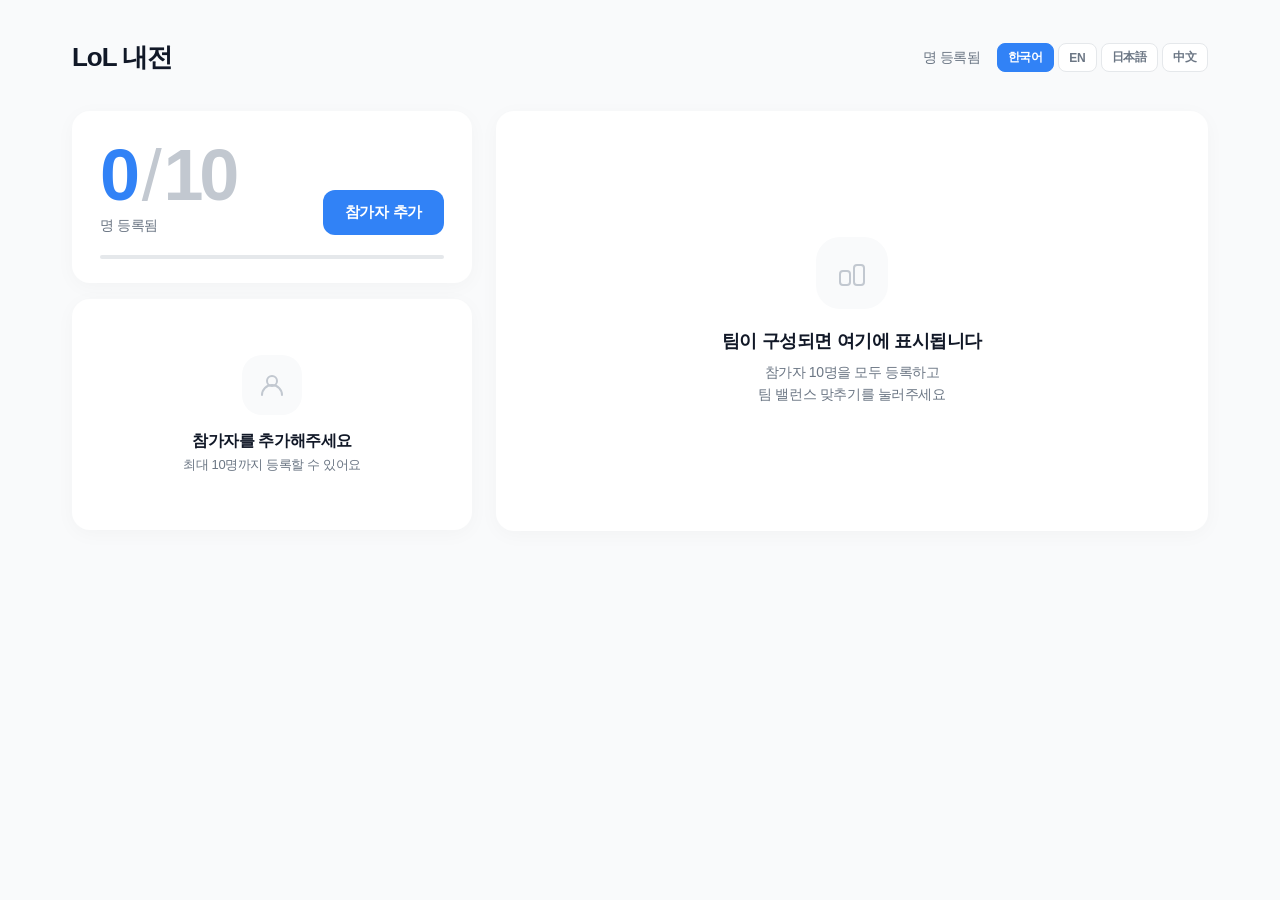
==== index.html @ a7166b6f "first" ====
<!DOCTYPE html>
<html lang="ko">
<head>
  <meta charset="UTF-8">
  <meta name="viewport" content="width=device-width, initial-scale=1.0">
  <title>LoL 내전 팀 매칭</title>
  <link rel="stylesheet" href="style.css">
</head>
<body>

<div class="page">

  <!-- TOPBAR -->
  <div class="topbar">
    <span class="topbar-title" id="appTitle">LoL 내전</span>
    <div class="topbar-right">
      <span class="topbar-sub" id="statLabel">명 등록됨</span>
      <div class="lang-switcher">
        <button class="lang-btn active" data-lang="ko">한국어</button>
        <button class="lang-btn"        data-lang="en">EN</button>
        <button class="lang-btn"        data-lang="ja">日本語</button>
        <button class="lang-btn"        data-lang="zh">中文</button>
      </div>
    </div>
  </div>

  <!-- DASHBOARD -->
  <div class="dashboard">

    <!-- ── LEFT PANEL ── -->
    <div class="left-panel">

      <!-- Stat + Actions -->
      <div class="card">
        <div class="stat-block">
          <div class="stat-row">
            <div>
              <div class="stat-count">
                <span class="n-cur" id="countNum">0</span><span class="n-sep">/</span><span class="n-tot">10</span>
              </div>
              <div class="stat-label" id="statLabelSub">명 등록됨</div>
            </div>
            <div class="stat-actions">
              <button class="btn btn-primary" id="btnAdd">
                <span data-i18n="btnAdd">참가자 추가</span>
              </button>
              <button class="btn btn-ghost" id="btnReset" style="display:none" data-i18n="btnReset">초기화</button>
            </div>
          </div>
          <div class="progress-wrap">
            <div class="progress-track">
              <div class="progress-fill" id="countProgress" style="width:0%"></div>
            </div>
          </div>
        </div>

        <!-- Match button (10명 시 노출) -->
        <div id="btnMatchWrap" style="display:none; padding: 0 28px 24px;">
          <button class="btn btn-primary btn-match" id="btnMatch">
            <span data-i18n="btnMatch">팀 밸런스 맞추기</span>
          </button>
        </div>
      </div>

      <!-- Player list card -->
      <div class="card" id="playerListCard" style="display:none">
        <div class="section-label" id="sectionLabelPlayers">참가자</div>
        <div id="playerGrid" class="player-list"></div>
      </div>

      <!-- Empty state card -->
      <div class="card" id="emptyCard">
        <div class="empty-state">
          <div class="empty-icon-wrap">
            <svg width="28" height="28" viewBox="0 0 28 28" fill="none">
              <circle cx="14" cy="10" r="5" stroke="#C2C8D0" stroke-width="2"/>
              <path d="M4 24c0-5.523 4.477-10 10-10s10 4.477 10 10" stroke="#C2C8D0" stroke-width="2" stroke-linecap="round"/>
            </svg>
          </div>
          <div class="empty-title" id="emptyTitle">참가자를 추가해주세요</div>
          <div class="empty-sub"   id="emptySubtitle">최대 10명까지 등록할 수 있어요</div>
        </div>
      </div>

    </div><!-- /left-panel -->

    <!-- ── RIGHT PANEL ── -->
    <div class="right-panel">

      <!-- Placeholder (10명 미만) -->
      <div class="card placeholder-card" id="placeholderCard">
        <div class="placeholder-icon">
          <svg width="32" height="32" viewBox="0 0 32 32" fill="none">
            <rect x="4"  y="14" width="10" height="14" rx="3" stroke="#C2C8D0" stroke-width="2"/>
            <rect x="18" y="8"  width="10" height="20" rx="3" stroke="#C2C8D0" stroke-width="2"/>
          </svg>
        </div>
        <div class="placeholder-title" id="placeholderTitle">팀이 구성되면 여기에 표시됩니다</div>
        <div class="placeholder-sub"   id="placeholderSub">참가자 10명을 모두 등록하고&#10;팀 밸런스 맞추기를 눌러주세요</div>
      </div>

      <!-- Result screen -->
      <div id="resultScreen" class="result-screen">

        <div class="card result-header-card">
          <div class="result-title" data-i18n="resultTitle">팀 편성 완료</div>
          <div class="result-subtitle" id="resultSubtitle"></div>
        </div>

        <div id="errorMsg" class="error-msg" style="display:none"></div>
        <div id="warnMsg"  class="warn-msg"  style="display:none"></div>

        <div class="card" id="balanceSection">
          <div class="balance-section">
            <div class="balance-label" data-i18n="balanceLabel">팀 점수 밸런스</div>
            <div class="balance-bar-wrap">
              <span class="balance-pct blue" id="bluePct">50%</span>
              <div class="balance-bar-bg">
                <div class="balance-bar-blue" id="blueBar" style="width:50%"></div>
                <div class="balance-bar-red"  id="redBar"  style="width:50%"></div>
              </div>
              <span class="balance-pct red" id="redPct">50%</span>
            </div>
          </div>
        </div>

        <div class="teams-grid" id="teamsWrapper"></div>

        <div class="card result-actions-card">
          <button class="btn btn-ghost"    id="btnBack"   data-i18n="btnBack">← 돌아가기</button>
          <button class="btn btn-secondary" id="btnCopy">
            <span data-i18n="btnCopy">디스코드 복사</span>
          </button>
          <button class="btn btn-primary"  id="btnReroll">
            <span data-i18n="btnReroll">Reroll</span>
          </button>
        </div>

      </div><!-- /resultScreen -->

    </div><!-- /right-panel -->

  </div><!-- /dashboard -->
</div><!-- /page -->

<!-- ── ADD PLAYER MODAL ── -->
<div class="modal-overlay" id="modalOverlay">
  <div class="modal-sheet" id="modalSheet">
    <div class="modal-handle"></div>
    <div class="modal-header">
      <span class="modal-title" id="modalTitle"></span>
      <button class="modal-close" id="modalCloseBtn">
        <svg width="14" height="14" viewBox="0 0 14 14" fill="none">
          <path d="M1 1L13 13M13 1L1 13" stroke="currentColor" stroke-width="2" stroke-linecap="round"/>
        </svg>
      </button>
    </div>
    <div class="modal-body">
      <div class="step-indicator" id="stepIndicator"></div>

      <div class="step-panel active" id="step1">
        <div class="step-label" id="stepLabel1">Step 1 — 이름</div>
        <input class="input-field" id="inputName" type="text" maxlength="20">
        <button class="modal-btn-primary" id="btnNext" data-i18n="btnNext">다음</button>
      </div>

      <div class="step-panel" id="step2">
        <div class="step-label" id="stepLabel2">Step 2 — 티어</div>
        <div class="chip-grid" id="tierChips"></div>
      </div>

      <div class="step-panel" id="step3">
        <div class="step-label" id="stepLabel3">Step 3 — 세부 티어</div>
        <div class="chip-grid" id="subTierChips"></div>
        <div id="masterLpWrap" style="display:none; margin-top:16px;">
          <div class="step-label" id="masterLpLabel">마스터 LP 구간</div>
          <div class="chip-grid" id="masterLpChips"></div>
        </div>
      </div>

      <div class="step-panel" id="step4">
        <div class="step-label" id="stepLabel4">Step 4 — 선호 라인</div>
        <div class="chip-grid" id="laneChips"></div>
      </div>

      <div class="step-panel" id="step5">
        <div class="step-label" id="stepLabel5">Step 5 — 필수 동료</div>
        <div class="chip-grid" id="mustChips"></div>
        <button class="modal-btn-ghost" id="btnSkip" data-i18n="btnSkip">건너뛰기</button>
      </div>

      <div class="step-panel" id="step6">
        <div class="step-label" id="stepLabel6">Step 6 — 기피 동료</div>
        <div class="chip-grid" id="avoidChips"></div>
        <button class="modal-btn-primary" id="btnFinish" data-i18n="btnFinish">등록 완료</button>
      </div>
    </div>
  </div>
</div>

<!-- ── CONFLICT MODAL ── -->
<div class="modal-overlay" id="conflictOverlay">
  <div class="modal-sheet" id="conflictSheet">
    <div class="modal-handle"></div>
    <div class="modal-header">
      <span class="modal-title" id="conflictTitle"></span>
      <button class="modal-close" id="conflictCloseBtn">
        <svg width="14" height="14" viewBox="0 0 14 14" fill="none">
          <path d="M1 1L13 13M13 1L1 13" stroke="currentColor" stroke-width="2" stroke-linecap="round"/>
        </svg>
      </button>
    </div>
    <div class="modal-body">
      <p class="conflict-msg" id="conflictMsg"></p>
      <div class="conflict-btn-row">
        <button class="btn btn-ghost"    id="conflictCancelBtn"></button>
        <button class="btn btn-primary"  id="conflictForceBtn"  style="background:var(--red)"></button>
      </div>
    </div>
  </div>
</div>

<!-- TOAST -->
<div class="toast" id="toast"></div>

<script src="app.js"></script>
</body>
</html>
---- style.css ----
/* ── RESET ── */
*, *::before, *::after { box-sizing: border-box; margin: 0; padding: 0; }

/* ── DESIGN TOKENS ── */
:root {
  --page-bg:    #F9FAFB;
  --card-bg:    #FFFFFF;
  --blue:       #3182F6;
  --blue-h:     #1B6EE8;
  --blue-dim:   rgba(49,130,246,0.08);
  --red:        #F04452;
  --red-dim:    rgba(240,68,82,0.07);
  --green:      #00C471;
  --green-dim:  rgba(0,196,113,0.09);
  --orange:     #F57C00;
  --orange-dim: rgba(245,124,0,0.08);
  --text:       #111827;
  --text2:      #6B7684;
  --text3:      #C2C8D0;
  --border:     #E5E8EB;
  --card-shadow: 0 4px 20px rgba(0,0,0,0.03);
  --r:    18px;
  --r-sm: 12px;
  --r-xs:  8px;
}

/* ── BASE ── */
body {
  font-family: -apple-system, BlinkMacSystemFont, "Segoe UI",
               "Noto Sans KR", "Noto Sans JP", "Noto Sans SC", Roboto, sans-serif;
  background: var(--page-bg);
  color: var(--text);
  min-height: 100vh;
  -webkit-font-smoothing: antialiased;
  letter-spacing: -0.025em;
}

/* ── PAGE WRAPPER ── */
.page {
  max-width: 1200px;
  margin: 0 auto;
  padding: 40px 32px 80px;
}

/* ── TOPBAR ── */
.topbar {
  display: flex;
  align-items: center;
  justify-content: space-between;
  gap: 16px;
  margin-bottom: 36px;
}
.topbar-title {
  font-size: 26px;
  font-weight: 800;
  letter-spacing: -0.04em;
  color: var(--text);
  flex-shrink: 0;
}
.topbar-right {
  display: flex;
  align-items: center;
  gap: 16px;
  flex-wrap: wrap;
  justify-content: flex-end;
}
.topbar-sub {
  font-size: 14px;
  color: var(--text2);
  font-weight: 500;
  white-space: nowrap;
}

/* ── LANG SWITCHER ── */
.lang-switcher {
  display: flex;
  gap: 4px;
  flex-shrink: 0;
}
.lang-btn {
  padding: 5px 10px;
  border-radius: var(--r-xs);
  border: 1.5px solid var(--border);
  background: var(--card-bg);
  font-family: inherit;
  font-size: 12px;
  font-weight: 700;
  cursor: pointer;
  color: var(--text2);
  transition: all 0.12s;
  letter-spacing: -0.01em;
}
.lang-btn:hover  { border-color: var(--blue); color: var(--blue); }
.lang-btn:active { transform: scale(0.94); }
.lang-btn.active { background: var(--blue); border-color: var(--blue); color: #fff; }
@media (max-width: 860px) {
  .topbar { flex-wrap: wrap; }
  .topbar-right { gap: 10px; }
}

/* ── DASHBOARD GRID ── */
.dashboard {
  display: grid;
  grid-template-columns: 400px 1fr;
  gap: 24px;
  align-items: start;
}
@media (max-width: 860px) {
  .page      { padding: 24px 16px 60px; }
  .topbar    { margin-bottom: 24px; }
  .dashboard { grid-template-columns: 1fr; }
}

/* ── CARD ── */
.card {
  background: var(--card-bg);
  border-radius: var(--r);
  box-shadow: var(--card-shadow);
  overflow: hidden;
}

/* ── LEFT PANEL ── */
.left-panel { display: flex; flex-direction: column; gap: 16px; }

/* ── STAT BLOCK ── */
.stat-block { padding: 28px 28px 24px; }
.stat-row {
  display: flex;
  align-items: flex-end;
  justify-content: space-between;
  gap: 12px;
}
.stat-count {
  font-size: 72px;
  font-weight: 800;
  letter-spacing: -0.06em;
  line-height: 1;
}
.stat-count .n-cur { color: var(--blue); }
.stat-count .n-sep { color: var(--text3); font-weight: 300; margin: 0 6px; }
.stat-count .n-tot { color: var(--text3); }
.stat-label {
  font-size: 14px;
  color: var(--text2);
  font-weight: 500;
  margin-top: 6px;
}
.stat-actions {
  display: flex;
  flex-direction: column;
  gap: 8px;
  align-items: flex-end;
  flex-shrink: 0;
}

/* ── PROGRESS BAR ── */
.progress-wrap { margin-top: 20px; }
.progress-track {
  height: 4px;
  border-radius: 2px;
  background: var(--border);
  overflow: hidden;
}
.progress-fill {
  height: 100%;
  background: var(--blue);
  border-radius: 2px;
  transition: width 0.45s cubic-bezier(0.34,1.4,0.64,1);
}

/* ── BUTTONS ── */
.btn {
  display: inline-flex;
  align-items: center;
  justify-content: center;
  gap: 6px;
  border: none;
  border-radius: var(--r-sm);
  font-family: inherit;
  font-weight: 700;
  cursor: pointer;
  transition: all 0.12s ease;
  user-select: none;
  -webkit-tap-highlight-color: transparent;
  letter-spacing: -0.02em;
  white-space: nowrap;
}
.btn:active   { transform: scale(0.96); }
.btn:disabled { opacity: 0.35; cursor: not-allowed; transform: none !important; }

.btn-primary            { background: var(--blue);     color: #fff;        padding: 13px 22px; font-size: 15px; }
.btn-primary:hover      { background: var(--blue-h); }
.btn-secondary          { background: var(--page-bg);  color: var(--text); padding: 13px 22px; font-size: 15px; }
.btn-secondary:hover    { background: var(--border); }
.btn-ghost              { background: transparent; color: var(--text2); border: 1.5px solid var(--border); padding: 12px 20px; font-size: 14px; }
.btn-ghost:hover        { background: var(--page-bg); }
.btn-danger             { background: var(--red-dim);  color: var(--red);  padding: 8px 14px;  font-size: 13px; }
.btn-danger:hover       { background: rgba(240,68,82,0.13); }
.btn-full               { width: 100%; }
.btn-match              { width: 100%; padding: 16px; font-size: 16px; border-radius: var(--r); }

/* ── SECTION LABEL ── */
.section-label {
  font-size: 11px;
  font-weight: 700;
  color: var(--text3);
  letter-spacing: 0.08em;
  text-transform: uppercase;
  padding: 0 28px 12px;
}

/* ── PLAYER LIST ── */
.player-list { display: flex; flex-direction: column; }
.player-item {
  display: flex;
  align-items: center;
  gap: 14px;
  padding: 14px 24px;
  border-top: 1px solid var(--page-bg);
  transition: background 0.1s;
}
.player-item:first-child { border-top: none; }
.player-item:hover       { background: #FAFBFC; }

.tier-badge {
  width: 44px;
  height: 44px;
  border-radius: var(--r-sm);
  display: flex;
  align-items: center;
  justify-content: center;
  font-size: 12px;
  font-weight: 800;
  flex-shrink: 0;
  letter-spacing: -0.01em;
}
.player-info  { flex: 1; min-width: 0; }
.player-name  { font-size: 15px; font-weight: 700; white-space: nowrap; overflow: hidden; text-overflow: ellipsis; }
.player-meta  { font-size: 12px; color: var(--text2); margin-top: 2px; font-weight: 500; }
.score-pill   { display: inline-block; font-size: 11px; font-weight: 700; color: var(--blue); background: var(--blue-dim); padding: 2px 8px; border-radius: 20px; margin-top: 4px; }
.player-tags  { display: flex; gap: 4px; flex-wrap: wrap; margin-top: 4px; }
.tag          { font-size: 11px; padding: 2px 7px; border-radius: 20px; font-weight: 600; }
.tag-must     { background: var(--green-dim); color: #007A45; }
.tag-avoid    { background: var(--red-dim);   color: var(--red); }

/* ── EMPTY STATE ── */
.empty-state {
  padding: 56px 28px;
  text-align: center;
}
.empty-icon-wrap {
  width: 60px; height: 60px;
  border-radius: 20px;
  background: var(--page-bg);
  margin: 0 auto 16px;
  display: flex; align-items: center; justify-content: center;
}
.empty-title { font-size: 16px; font-weight: 700; margin-bottom: 4px; }
.empty-sub   { font-size: 13px; color: var(--text2); font-weight: 500; }

/* ── RIGHT PANEL ── */
.right-panel { position: sticky; top: 32px; }

/* ── PLACEHOLDER CARD ── */
.placeholder-card {
  min-height: 420px;
  display: flex;
  flex-direction: column;
  align-items: center;
  justify-content: center;
  text-align: center;
  padding: 48px 40px;
}
.placeholder-icon  { width: 72px; height: 72px; border-radius: 24px; background: var(--page-bg); margin: 0 auto 20px; display: flex; align-items: center; justify-content: center; }
.placeholder-title { font-size: 18px; font-weight: 700; margin-bottom: 8px; }
.placeholder-sub   { font-size: 14px; color: var(--text2); font-weight: 500; line-height: 1.6; white-space: pre-line; }

/* ── RESULT SCREEN ── */
.result-screen        { display: none; }
.result-screen.active { display: flex; flex-direction: column; gap: 16px; }

.result-header-card { padding: 28px 28px 24px; }
.result-title    { font-size: 22px; font-weight: 800; letter-spacing: -0.04em; }
.result-subtitle { font-size: 13px; color: var(--text2); margin-top: 4px; font-weight: 500; }

/* ── BALANCE BAR ── */
.balance-section { padding: 20px 28px; }
.balance-label   { font-size: 11px; font-weight: 700; color: var(--text3); letter-spacing: 0.08em; text-transform: uppercase; margin-bottom: 10px; }
.balance-bar-wrap { display: flex; align-items: center; gap: 10px; }
.balance-bar-bg   { flex: 1; height: 6px; border-radius: 3px; background: var(--border); overflow: hidden; display: flex; }
.balance-bar-blue { height: 100%; background: var(--blue); transition: width 0.5s cubic-bezier(0.34,1.2,0.64,1); }
.balance-bar-red  { height: 100%; background: var(--red);  transition: width 0.5s cubic-bezier(0.34,1.2,0.64,1); }
.balance-pct      { font-size: 12px; font-weight: 700; min-width: 36px; text-align: center; }
.balance-pct.blue { color: var(--blue); }
.balance-pct.red  { color: var(--red); }

/* ── TEAMS GRID ── */
.teams-grid { display: grid; grid-template-columns: 1fr 1fr; gap: 16px; }
@media (max-width: 640px) { .teams-grid { grid-template-columns: 1fr; } }

.team-card        { border-radius: var(--r); overflow: hidden; box-shadow: var(--card-shadow); }
.team-header      { padding: 16px 20px; font-size: 14px; font-weight: 800; display: flex; align-items: center; justify-content: space-between; letter-spacing: -0.03em; }
.team-blue .team-header { background: var(--blue-dim); color: var(--blue); }
.team-red  .team-header { background: var(--red-dim);  color: var(--red); }
.team-score-badge { font-size: 12px; font-weight: 700; padding: 3px 10px; border-radius: 20px; }
.team-blue .team-score-badge { background: rgba(49,130,246,0.12); color: var(--blue); }
.team-red  .team-score-badge { background: rgba(240,68,82,0.12);  color: var(--red); }
.team-player-list { background: var(--card-bg); }
.team-player-row  { display: flex; align-items: center; gap: 10px; padding: 11px 20px; border-bottom: 1px solid var(--page-bg); }
.team-player-row:last-child { border-bottom: none; }
.lane-badge       { width: 28px; height: 28px; border-radius: var(--r-xs); background: var(--page-bg); display: flex; align-items: center; justify-content: center; font-size: 11px; font-weight: 800; color: var(--text2); flex-shrink: 0; }
.team-player-name { font-size: 14px; font-weight: 700; flex: 1; letter-spacing: -0.02em; }
.team-player-tier { font-size: 11px; color: var(--text2); font-weight: 600; }

/* ── RESULT ACTIONS ── */
.result-actions-card          { padding: 20px 28px; display: flex; gap: 10px; }
.result-actions-card .btn     { flex: 1; }

/* ── NOTICE BANNERS ── */
.error-msg {
  margin: 0 28px;
  background: var(--red-dim); border: 1px solid rgba(240,68,82,0.18);
  border-radius: var(--r-sm); padding: 14px 18px;
  color: var(--red); font-size: 13px; font-weight: 600; text-align: center;
}
.warn-msg {
  margin: 0 28px;
  background: var(--orange-dim); border: 1px solid rgba(245,124,0,0.18);
  border-radius: var(--r-sm); padding: 12px 18px;
  color: var(--orange); font-size: 12px; font-weight: 600; text-align: center;
}

/* ── MODAL OVERLAY ── */
.modal-overlay {
  position: fixed; inset: 0; z-index: 300;
  background: rgba(255,255,255,0.82);
  backdrop-filter: blur(20px); -webkit-backdrop-filter: blur(20px);
  display: flex; align-items: center; justify-content: center;
  opacity: 0; pointer-events: none;
  transition: opacity 0.22s ease;
  padding: 20px;
}
.modal-overlay.active { opacity: 1; pointer-events: all; }

.modal-sheet {
  background: var(--card-bg);
  border-radius: 24px;
  width: 100%; max-width: 520px;
  box-shadow: 0 8px 60px rgba(0,0,0,0.12);
  transform: translateY(20px) scale(0.98);
  transition: transform 0.28s cubic-bezier(0.34,1.4,0.64,1);
  max-height: 90vh; overflow-y: auto;
}
.modal-overlay.active .modal-sheet { transform: translateY(0) scale(1); }

.modal-handle { display: none; }
.modal-header { padding: 28px 28px 0; display: flex; align-items: center; justify-content: space-between; }
.modal-title  { font-size: 20px; font-weight: 800; letter-spacing: -0.04em; }
.modal-close  {
  width: 32px; height: 32px; border-radius: 50%;
  background: var(--page-bg); border: none; cursor: pointer;
  display: flex; align-items: center; justify-content: center;
  color: var(--text2); transition: background 0.12s; flex-shrink: 0;
}
.modal-close:hover  { background: var(--border); }
.modal-close:active { transform: scale(0.9); }
.modal-body { padding: 20px 28px 32px; }

/* ── STEP INDICATOR ── */
.step-indicator { display: flex; gap: 5px; margin-bottom: 22px; }
.step-dot        { height: 3px; border-radius: 2px; flex: 1; background: var(--border); transition: background 0.25s; }
.step-dot.active { background: var(--blue); }
.step-dot.done   { background: var(--green); }

/* ── STEP PANELS ── */
.step-panel        { display: none; }
.step-panel.active { display: block; animation: fadeSlide 0.22s ease; }
@keyframes fadeSlide {
  from { opacity: 0; transform: translateX(14px); }
  to   { opacity: 1; transform: translateX(0); }
}
.step-label {
  font-size: 11px; font-weight: 700; color: var(--text3);
  letter-spacing: 0.07em; text-transform: uppercase; margin-bottom: 12px;
}

/* ── INPUT ── */
.input-field {
  width: 100%; padding: 15px 18px;
  border: 1.5px solid var(--border); border-radius: var(--r-sm);
  font-size: 17px; font-family: inherit; font-weight: 600;
  color: var(--text); background: var(--card-bg); outline: none;
  transition: border-color 0.15s; letter-spacing: -0.02em;
}
.input-field:focus       { border-color: var(--blue); }
.input-field::placeholder { color: var(--text3); font-weight: 500; }

/* ── CHIP GRID ── */
.chip-grid { display: flex; flex-wrap: wrap; gap: 8px; }
.chip {
  padding: 10px 16px; border-radius: var(--r-sm);
  border: 1.5px solid var(--border); background: var(--card-bg);
  font-size: 13px; font-weight: 600; cursor: pointer;
  transition: all 0.1s; user-select: none;
  -webkit-tap-highlight-color: transparent;
  color: var(--text); letter-spacing: -0.02em;
}
.chip:hover        { border-color: var(--blue); color: var(--blue); }
.chip:active       { transform: scale(0.95); }
.chip.selected     { background: var(--blue);  border-color: var(--blue);  color: #fff; }
.chip.sel-avoid    { background: var(--red);   border-color: var(--red);   color: #fff; }
.chip.sel-must     { background: var(--green); border-color: var(--green); color: #fff; }

/* ── MODAL BUTTONS ── */
.modal-btn-primary {
  width: 100%; margin-top: 14px; padding: 15px; border-radius: var(--r-sm);
  background: var(--blue); color: #fff;
  border: none; font-family: inherit; font-size: 15px; font-weight: 700;
  cursor: pointer; transition: all 0.12s; letter-spacing: -0.02em;
}
.modal-btn-primary:hover  { background: var(--blue-h); }
.modal-btn-primary:active { transform: scale(0.97); }

.modal-btn-ghost {
  width: 100%; margin-top: 10px; padding: 13px; border-radius: var(--r-sm);
  background: transparent; color: var(--text2);
  border: 1.5px solid var(--border);
  font-family: inherit; font-size: 14px; font-weight: 700;
  cursor: pointer; transition: all 0.12s; letter-spacing: -0.02em;
}
.modal-btn-ghost:hover  { background: var(--page-bg); }
.modal-btn-ghost:active { transform: scale(0.97); }

/* ── CONFLICT MODAL ── */
.conflict-msg     { font-size: 14px; color: var(--text2); line-height: 1.7; margin-bottom: 24px; white-space: pre-line; font-weight: 500; }
.conflict-btn-row { display: flex; gap: 10px; }
.conflict-btn-row .btn { flex: 1; }

/* ── TOAST ── */
.toast {
  position: fixed; bottom: 32px; left: 50%;
  transform: translateX(-50%) translateY(16px);
  background: rgba(17,24,39,0.92); color: #fff;
  padding: 11px 20px; border-radius: 12px;
  font-size: 13px; font-weight: 600; opacity: 0;
  transition: all 0.25s ease; z-index: 999;
  white-space: nowrap; pointer-events: none; letter-spacing: -0.02em;
}
.toast.show { opacity: 1; transform: translateX(-50%) translateY(0); }
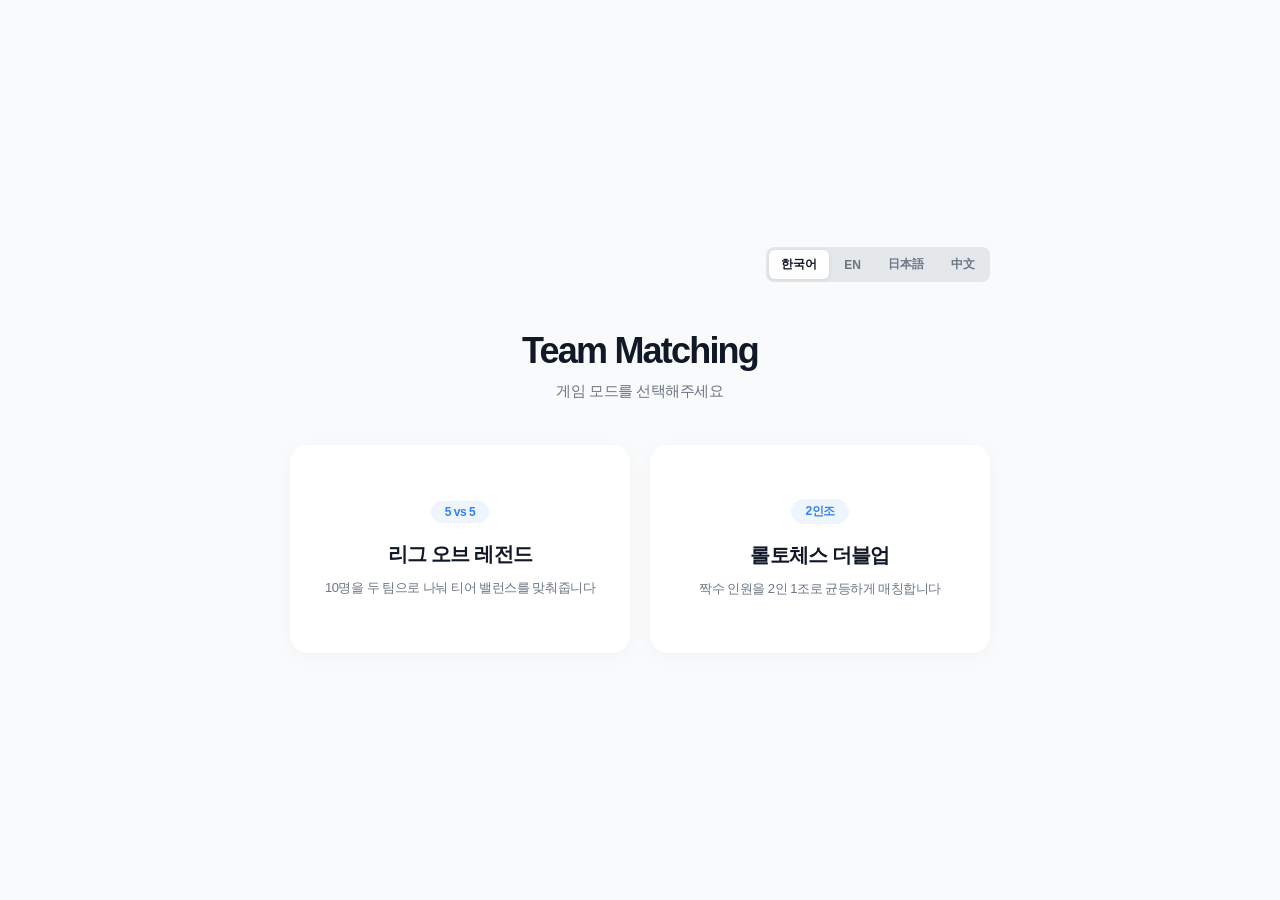
==== commit 45f171fe: "update" ====
--- a/index.html
+++ b/index.html
@@ -3,226 +3,34 @@
 <head>
   <meta charset="UTF-8">
   <meta name="viewport" content="width=device-width, initial-scale=1.0">
-  <title>LoL 내전 팀 매칭</title>
+  <title>Team Matching</title>
   <link rel="stylesheet" href="style.css">
 </head>
 <body>
-
-<div class="page">
-
-  <!-- TOPBAR -->
-  <div class="topbar">
-    <span class="topbar-title" id="appTitle">LoL 내전</span>
-    <div class="topbar-right">
-      <span class="topbar-sub" id="statLabel">명 등록됨</span>
-      <div class="lang-switcher">
+  <div class="landing">
+    <div class="landing-top">
+      <div class="lang-toggle" id="langToggle">
         <button class="lang-btn active" data-lang="ko">한국어</button>
-        <button class="lang-btn"        data-lang="en">EN</button>
-        <button class="lang-btn"        data-lang="ja">日本語</button>
-        <button class="lang-btn"        data-lang="zh">中文</button>
+        <button class="lang-btn" data-lang="en">EN</button>
+        <button class="lang-btn" data-lang="ja">日本語</button>
+        <button class="lang-btn" data-lang="zh">中文</button>
       </div>
     </div>
-  </div>
-
-  <!-- DASHBOARD -->
-  <div class="dashboard">
-
-    <!-- ── LEFT PANEL ── -->
-    <div class="left-panel">
-
-      <!-- Stat + Actions -->
-      <div class="card">
-        <div class="stat-block">
-          <div class="stat-row">
-            <div>
-              <div class="stat-count">
-                <span class="n-cur" id="countNum">0</span><span class="n-sep">/</span><span class="n-tot">10</span>
-              </div>
-              <div class="stat-label" id="statLabelSub">명 등록됨</div>
-            </div>
-            <div class="stat-actions">
-              <button class="btn btn-primary" id="btnAdd">
-                <span data-i18n="btnAdd">참가자 추가</span>
-              </button>
-              <button class="btn btn-ghost" id="btnReset" style="display:none" data-i18n="btnReset">초기화</button>
-            </div>
-          </div>
-          <div class="progress-wrap">
-            <div class="progress-track">
-              <div class="progress-fill" id="countProgress" style="width:0%"></div>
-            </div>
-          </div>
-        </div>
-
-        <!-- Match button (10명 시 노출) -->
-        <div id="btnMatchWrap" style="display:none; padding: 0 28px 24px;">
-          <button class="btn btn-primary btn-match" id="btnMatch">
-            <span data-i18n="btnMatch">팀 밸런스 맞추기</span>
-          </button>
-        </div>
-      </div>
-
-      <!-- Player list card -->
-      <div class="card" id="playerListCard" style="display:none">
-        <div class="section-label" id="sectionLabelPlayers">참가자</div>
-        <div id="playerGrid" class="player-list"></div>
-      </div>
-
-      <!-- Empty state card -->
-      <div class="card" id="emptyCard">
-        <div class="empty-state">
-          <div class="empty-icon-wrap">
-            <svg width="28" height="28" viewBox="0 0 28 28" fill="none">
-              <circle cx="14" cy="10" r="5" stroke="#C2C8D0" stroke-width="2"/>
-              <path d="M4 24c0-5.523 4.477-10 10-10s10 4.477 10 10" stroke="#C2C8D0" stroke-width="2" stroke-linecap="round"/>
-            </svg>
-          </div>
-          <div class="empty-title" id="emptyTitle">참가자를 추가해주세요</div>
-          <div class="empty-sub"   id="emptySubtitle">최대 10명까지 등록할 수 있어요</div>
-        </div>
-      </div>
-
-    </div><!-- /left-panel -->
-
-    <!-- ── RIGHT PANEL ── -->
-    <div class="right-panel">
-
-      <!-- Placeholder (10명 미만) -->
-      <div class="card placeholder-card" id="placeholderCard">
-        <div class="placeholder-icon">
-          <svg width="32" height="32" viewBox="0 0 32 32" fill="none">
-            <rect x="4"  y="14" width="10" height="14" rx="3" stroke="#C2C8D0" stroke-width="2"/>
-            <rect x="18" y="8"  width="10" height="20" rx="3" stroke="#C2C8D0" stroke-width="2"/>
-          </svg>
-        </div>
-        <div class="placeholder-title" id="placeholderTitle">팀이 구성되면 여기에 표시됩니다</div>
-        <div class="placeholder-sub"   id="placeholderSub">참가자 10명을 모두 등록하고&#10;팀 밸런스 맞추기를 눌러주세요</div>
-      </div>
-
-      <!-- Result screen -->
-      <div id="resultScreen" class="result-screen">
-
-        <div class="card result-header-card">
-          <div class="result-title" data-i18n="resultTitle">팀 편성 완료</div>
-          <div class="result-subtitle" id="resultSubtitle"></div>
-        </div>
-
-        <div id="errorMsg" class="error-msg" style="display:none"></div>
-        <div id="warnMsg"  class="warn-msg"  style="display:none"></div>
-
-        <div class="card" id="balanceSection">
-          <div class="balance-section">
-            <div class="balance-label" data-i18n="balanceLabel">팀 점수 밸런스</div>
-            <div class="balance-bar-wrap">
-              <span class="balance-pct blue" id="bluePct">50%</span>
-              <div class="balance-bar-bg">
-                <div class="balance-bar-blue" id="blueBar" style="width:50%"></div>
-                <div class="balance-bar-red"  id="redBar"  style="width:50%"></div>
-              </div>
-              <span class="balance-pct red" id="redPct">50%</span>
-            </div>
-          </div>
-        </div>
-
-        <div class="teams-grid" id="teamsWrapper"></div>
-
-        <div class="card result-actions-card">
-          <button class="btn btn-ghost"    id="btnBack"   data-i18n="btnBack">← 돌아가기</button>
-          <button class="btn btn-secondary" id="btnCopy">
-            <span data-i18n="btnCopy">디스코드 복사</span>
-          </button>
-          <button class="btn btn-primary"  id="btnReroll">
-            <span data-i18n="btnReroll">Reroll</span>
-          </button>
-        </div>
-
-      </div><!-- /resultScreen -->
-
-    </div><!-- /right-panel -->
-
-  </div><!-- /dashboard -->
-</div><!-- /page -->
-
-<!-- ── ADD PLAYER MODAL ── -->
-<div class="modal-overlay" id="modalOverlay">
-  <div class="modal-sheet" id="modalSheet">
-    <div class="modal-handle"></div>
-    <div class="modal-header">
-      <span class="modal-title" id="modalTitle"></span>
-      <button class="modal-close" id="modalCloseBtn">
-        <svg width="14" height="14" viewBox="0 0 14 14" fill="none">
-          <path d="M1 1L13 13M13 1L1 13" stroke="currentColor" stroke-width="2" stroke-linecap="round"/>
-        </svg>
-      </button>
-    </div>
-    <div class="modal-body">
-      <div class="step-indicator" id="stepIndicator"></div>
-
-      <div class="step-panel active" id="step1">
-        <div class="step-label" id="stepLabel1">Step 1 — 이름</div>
-        <input class="input-field" id="inputName" type="text" maxlength="20">
-        <button class="modal-btn-primary" id="btnNext" data-i18n="btnNext">다음</button>
-      </div>
-
-      <div class="step-panel" id="step2">
-        <div class="step-label" id="stepLabel2">Step 2 — 티어</div>
-        <div class="chip-grid" id="tierChips"></div>
-      </div>
-
-      <div class="step-panel" id="step3">
-        <div class="step-label" id="stepLabel3">Step 3 — 세부 티어</div>
-        <div class="chip-grid" id="subTierChips"></div>
-        <div id="masterLpWrap" style="display:none; margin-top:16px;">
-          <div class="step-label" id="masterLpLabel">마스터 LP 구간</div>
-          <div class="chip-grid" id="masterLpChips"></div>
-        </div>
-      </div>
-
-      <div class="step-panel" id="step4">
-        <div class="step-label" id="stepLabel4">Step 4 — 선호 라인</div>
-        <div class="chip-grid" id="laneChips"></div>
-      </div>
-
-      <div class="step-panel" id="step5">
-        <div class="step-label" id="stepLabel5">Step 5 — 필수 동료</div>
-        <div class="chip-grid" id="mustChips"></div>
-        <button class="modal-btn-ghost" id="btnSkip" data-i18n="btnSkip">건너뛰기</button>
-      </div>
-
-      <div class="step-panel" id="step6">
-        <div class="step-label" id="stepLabel6">Step 6 — 기피 동료</div>
-        <div class="chip-grid" id="avoidChips"></div>
-        <button class="modal-btn-primary" id="btnFinish" data-i18n="btnFinish">등록 완료</button>
-      </div>
+    <h1 class="landing-title">Team Matching</h1>
+    <p class="landing-sub" id="subtitle">게임 모드를 선택해주세요</p>
+    <div class="card-grid">
+      <a class="mode-card" href="lol/index.html">
+        <div class="mode-badge">5 vs 5</div>
+        <div class="mode-title" id="lolTitle">리그 오브 레전드</div>
+        <div class="mode-desc" id="lolDesc">10명을 두 팀으로 나눠 티어 밸런스를 맞춰줍니다</div>
+      </a>
+      <a class="mode-card" href="tft/index.html">
+        <div class="mode-badge">2인조</div>
+        <div class="mode-title" id="tftTitle">롤토체스 더블업</div>
+        <div class="mode-desc" id="tftDesc">짝수 인원을 2인 1조로 균등하게 매칭합니다</div>
+      </a>
     </div>
   </div>
-</div>
-
-<!-- ── CONFLICT MODAL ── -->
-<div class="modal-overlay" id="conflictOverlay">
-  <div class="modal-sheet" id="conflictSheet">
-    <div class="modal-handle"></div>
-    <div class="modal-header">
-      <span class="modal-title" id="conflictTitle"></span>
-      <button class="modal-close" id="conflictCloseBtn">
-        <svg width="14" height="14" viewBox="0 0 14 14" fill="none">
-          <path d="M1 1L13 13M13 1L1 13" stroke="currentColor" stroke-width="2" stroke-linecap="round"/>
-        </svg>
-      </button>
-    </div>
-    <div class="modal-body">
-      <p class="conflict-msg" id="conflictMsg"></p>
-      <div class="conflict-btn-row">
-        <button class="btn btn-ghost"    id="conflictCancelBtn"></button>
-        <button class="btn btn-primary"  id="conflictForceBtn"  style="background:var(--red)"></button>
-      </div>
-    </div>
-  </div>
-</div>
-
-<!-- TOAST -->
-<div class="toast" id="toast"></div>
-
-<script src="app.js"></script>
+  <script src="app.js"></script>
 </body>
 </html>
--- a/style.css
+++ b/style.css
@@ -1,449 +1,19 @@
-/* ── RESET ── */
-*, *::before, *::after { box-sizing: border-box; margin: 0; padding: 0; }
-
-/* ── DESIGN TOKENS ── */
-:root {
-  --page-bg:    #F9FAFB;
-  --card-bg:    #FFFFFF;
-  --blue:       #3182F6;
-  --blue-h:     #1B6EE8;
-  --blue-dim:   rgba(49,130,246,0.08);
-  --red:        #F04452;
-  --red-dim:    rgba(240,68,82,0.07);
-  --green:      #00C471;
-  --green-dim:  rgba(0,196,113,0.09);
-  --orange:     #F57C00;
-  --orange-dim: rgba(245,124,0,0.08);
-  --text:       #111827;
-  --text2:      #6B7684;
-  --text3:      #C2C8D0;
-  --border:     #E5E8EB;
-  --card-shadow: 0 4px 20px rgba(0,0,0,0.03);
-  --r:    18px;
-  --r-sm: 12px;
-  --r-xs:  8px;
-}
-
-/* ── BASE ── */
-body {
-  font-family: -apple-system, BlinkMacSystemFont, "Segoe UI",
-               "Noto Sans KR", "Noto Sans JP", "Noto Sans SC", Roboto, sans-serif;
-  background: var(--page-bg);
-  color: var(--text);
-  min-height: 100vh;
-  -webkit-font-smoothing: antialiased;
-  letter-spacing: -0.025em;
-}
-
-/* ── PAGE WRAPPER ── */
-.page {
-  max-width: 1200px;
-  margin: 0 auto;
-  padding: 40px 32px 80px;
-}
-
-/* ── TOPBAR ── */
-.topbar {
-  display: flex;
-  align-items: center;
-  justify-content: space-between;
-  gap: 16px;
-  margin-bottom: 36px;
-}
-.topbar-title {
-  font-size: 26px;
-  font-weight: 800;
-  letter-spacing: -0.04em;
-  color: var(--text);
-  flex-shrink: 0;
-}
-.topbar-right {
-  display: flex;
-  align-items: center;
-  gap: 16px;
-  flex-wrap: wrap;
-  justify-content: flex-end;
-}
-.topbar-sub {
-  font-size: 14px;
-  color: var(--text2);
-  font-weight: 500;
-  white-space: nowrap;
-}
-
-/* ── LANG SWITCHER ── */
-.lang-switcher {
-  display: flex;
-  gap: 4px;
-  flex-shrink: 0;
-}
-.lang-btn {
-  padding: 5px 10px;
-  border-radius: var(--r-xs);
-  border: 1.5px solid var(--border);
-  background: var(--card-bg);
-  font-family: inherit;
-  font-size: 12px;
-  font-weight: 700;
-  cursor: pointer;
-  color: var(--text2);
-  transition: all 0.12s;
-  letter-spacing: -0.01em;
-}
-.lang-btn:hover  { border-color: var(--blue); color: var(--blue); }
-.lang-btn:active { transform: scale(0.94); }
-.lang-btn.active { background: var(--blue); border-color: var(--blue); color: #fff; }
-@media (max-width: 860px) {
-  .topbar { flex-wrap: wrap; }
-  .topbar-right { gap: 10px; }
-}
-
-/* ── DASHBOARD GRID ── */
-.dashboard {
-  display: grid;
-  grid-template-columns: 400px 1fr;
-  gap: 24px;
-  align-items: start;
-}
-@media (max-width: 860px) {
-  .page      { padding: 24px 16px 60px; }
-  .topbar    { margin-bottom: 24px; }
-  .dashboard { grid-template-columns: 1fr; }
-}
-
-/* ── CARD ── */
-.card {
-  background: var(--card-bg);
-  border-radius: var(--r);
-  box-shadow: var(--card-shadow);
-  overflow: hidden;
-}
-
-/* ── LEFT PANEL ── */
-.left-panel { display: flex; flex-direction: column; gap: 16px; }
-
-/* ── STAT BLOCK ── */
-.stat-block { padding: 28px 28px 24px; }
-.stat-row {
-  display: flex;
-  align-items: flex-end;
-  justify-content: space-between;
-  gap: 12px;
-}
-.stat-count {
-  font-size: 72px;
-  font-weight: 800;
-  letter-spacing: -0.06em;
-  line-height: 1;
-}
-.stat-count .n-cur { color: var(--blue); }
-.stat-count .n-sep { color: var(--text3); font-weight: 300; margin: 0 6px; }
-.stat-count .n-tot { color: var(--text3); }
-.stat-label {
-  font-size: 14px;
-  color: var(--text2);
-  font-weight: 500;
-  margin-top: 6px;
-}
-.stat-actions {
-  display: flex;
-  flex-direction: column;
-  gap: 8px;
-  align-items: flex-end;
-  flex-shrink: 0;
-}
-
-/* ── PROGRESS BAR ── */
-.progress-wrap { margin-top: 20px; }
-.progress-track {
-  height: 4px;
-  border-radius: 2px;
-  background: var(--border);
-  overflow: hidden;
-}
-.progress-fill {
-  height: 100%;
-  background: var(--blue);
-  border-radius: 2px;
-  transition: width 0.45s cubic-bezier(0.34,1.4,0.64,1);
-}
-
-/* ── BUTTONS ── */
-.btn {
-  display: inline-flex;
-  align-items: center;
-  justify-content: center;
-  gap: 6px;
-  border: none;
-  border-radius: var(--r-sm);
-  font-family: inherit;
-  font-weight: 700;
-  cursor: pointer;
-  transition: all 0.12s ease;
-  user-select: none;
-  -webkit-tap-highlight-color: transparent;
-  letter-spacing: -0.02em;
-  white-space: nowrap;
-}
-.btn:active   { transform: scale(0.96); }
-.btn:disabled { opacity: 0.35; cursor: not-allowed; transform: none !important; }
-
-.btn-primary            { background: var(--blue);     color: #fff;        padding: 13px 22px; font-size: 15px; }
-.btn-primary:hover      { background: var(--blue-h); }
-.btn-secondary          { background: var(--page-bg);  color: var(--text); padding: 13px 22px; font-size: 15px; }
-.btn-secondary:hover    { background: var(--border); }
-.btn-ghost              { background: transparent; color: var(--text2); border: 1.5px solid var(--border); padding: 12px 20px; font-size: 14px; }
-.btn-ghost:hover        { background: var(--page-bg); }
-.btn-danger             { background: var(--red-dim);  color: var(--red);  padding: 8px 14px;  font-size: 13px; }
-.btn-danger:hover       { background: rgba(240,68,82,0.13); }
-.btn-full               { width: 100%; }
-.btn-match              { width: 100%; padding: 16px; font-size: 16px; border-radius: var(--r); }
-
-/* ── SECTION LABEL ── */
-.section-label {
-  font-size: 11px;
-  font-weight: 700;
-  color: var(--text3);
-  letter-spacing: 0.08em;
-  text-transform: uppercase;
-  padding: 0 28px 12px;
-}
-
-/* ── PLAYER LIST ── */
-.player-list { display: flex; flex-direction: column; }
-.player-item {
-  display: flex;
-  align-items: center;
-  gap: 14px;
-  padding: 14px 24px;
-  border-top: 1px solid var(--page-bg);
-  transition: background 0.1s;
-}
-.player-item:first-child { border-top: none; }
-.player-item:hover       { background: #FAFBFC; }
-
-.tier-badge {
-  width: 44px;
-  height: 44px;
-  border-radius: var(--r-sm);
-  display: flex;
-  align-items: center;
-  justify-content: center;
-  font-size: 12px;
-  font-weight: 800;
-  flex-shrink: 0;
-  letter-spacing: -0.01em;
-}
-.player-info  { flex: 1; min-width: 0; }
-.player-name  { font-size: 15px; font-weight: 700; white-space: nowrap; overflow: hidden; text-overflow: ellipsis; }
-.player-meta  { font-size: 12px; color: var(--text2); margin-top: 2px; font-weight: 500; }
-.score-pill   { display: inline-block; font-size: 11px; font-weight: 700; color: var(--blue); background: var(--blue-dim); padding: 2px 8px; border-radius: 20px; margin-top: 4px; }
-.player-tags  { display: flex; gap: 4px; flex-wrap: wrap; margin-top: 4px; }
-.tag          { font-size: 11px; padding: 2px 7px; border-radius: 20px; font-weight: 600; }
-.tag-must     { background: var(--green-dim); color: #007A45; }
-.tag-avoid    { background: var(--red-dim);   color: var(--red); }
-
-/* ── EMPTY STATE ── */
-.empty-state {
-  padding: 56px 28px;
-  text-align: center;
-}
-.empty-icon-wrap {
-  width: 60px; height: 60px;
-  border-radius: 20px;
-  background: var(--page-bg);
-  margin: 0 auto 16px;
-  display: flex; align-items: center; justify-content: center;
-}
-.empty-title { font-size: 16px; font-weight: 700; margin-bottom: 4px; }
-.empty-sub   { font-size: 13px; color: var(--text2); font-weight: 500; }
-
-/* ── RIGHT PANEL ── */
-.right-panel { position: sticky; top: 32px; }
-
-/* ── PLACEHOLDER CARD ── */
-.placeholder-card {
-  min-height: 420px;
-  display: flex;
-  flex-direction: column;
-  align-items: center;
-  justify-content: center;
-  text-align: center;
-  padding: 48px 40px;
-}
-.placeholder-icon  { width: 72px; height: 72px; border-radius: 24px; background: var(--page-bg); margin: 0 auto 20px; display: flex; align-items: center; justify-content: center; }
-.placeholder-title { font-size: 18px; font-weight: 700; margin-bottom: 8px; }
-.placeholder-sub   { font-size: 14px; color: var(--text2); font-weight: 500; line-height: 1.6; white-space: pre-line; }
-
-/* ── RESULT SCREEN ── */
-.result-screen        { display: none; }
-.result-screen.active { display: flex; flex-direction: column; gap: 16px; }
-
-.result-header-card { padding: 28px 28px 24px; }
-.result-title    { font-size: 22px; font-weight: 800; letter-spacing: -0.04em; }
-.result-subtitle { font-size: 13px; color: var(--text2); margin-top: 4px; font-weight: 500; }
-
-/* ── BALANCE BAR ── */
-.balance-section { padding: 20px 28px; }
-.balance-label   { font-size: 11px; font-weight: 700; color: var(--text3); letter-spacing: 0.08em; text-transform: uppercase; margin-bottom: 10px; }
-.balance-bar-wrap { display: flex; align-items: center; gap: 10px; }
-.balance-bar-bg   { flex: 1; height: 6px; border-radius: 3px; background: var(--border); overflow: hidden; display: flex; }
-.balance-bar-blue { height: 100%; background: var(--blue); transition: width 0.5s cubic-bezier(0.34,1.2,0.64,1); }
-.balance-bar-red  { height: 100%; background: var(--red);  transition: width 0.5s cubic-bezier(0.34,1.2,0.64,1); }
-.balance-pct      { font-size: 12px; font-weight: 700; min-width: 36px; text-align: center; }
-.balance-pct.blue { color: var(--blue); }
-.balance-pct.red  { color: var(--red); }
-
-/* ── TEAMS GRID ── */
-.teams-grid { display: grid; grid-template-columns: 1fr 1fr; gap: 16px; }
-@media (max-width: 640px) { .teams-grid { grid-template-columns: 1fr; } }
-
-.team-card        { border-radius: var(--r); overflow: hidden; box-shadow: var(--card-shadow); }
-.team-header      { padding: 16px 20px; font-size: 14px; font-weight: 800; display: flex; align-items: center; justify-content: space-between; letter-spacing: -0.03em; }
-.team-blue .team-header { background: var(--blue-dim); color: var(--blue); }
-.team-red  .team-header { background: var(--red-dim);  color: var(--red); }
-.team-score-badge { font-size: 12px; font-weight: 700; padding: 3px 10px; border-radius: 20px; }
-.team-blue .team-score-badge { background: rgba(49,130,246,0.12); color: var(--blue); }
-.team-red  .team-score-badge { background: rgba(240,68,82,0.12);  color: var(--red); }
-.team-player-list { background: var(--card-bg); }
-.team-player-row  { display: flex; align-items: center; gap: 10px; padding: 11px 20px; border-bottom: 1px solid var(--page-bg); }
-.team-player-row:last-child { border-bottom: none; }
-.lane-badge       { width: 28px; height: 28px; border-radius: var(--r-xs); background: var(--page-bg); display: flex; align-items: center; justify-content: center; font-size: 11px; font-weight: 800; color: var(--text2); flex-shrink: 0; }
-.team-player-name { font-size: 14px; font-weight: 700; flex: 1; letter-spacing: -0.02em; }
-.team-player-tier { font-size: 11px; color: var(--text2); font-weight: 600; }
-
-/* ── RESULT ACTIONS ── */
-.result-actions-card          { padding: 20px 28px; display: flex; gap: 10px; }
-.result-actions-card .btn     { flex: 1; }
-
-/* ── NOTICE BANNERS ── */
-.error-msg {
-  margin: 0 28px;
-  background: var(--red-dim); border: 1px solid rgba(240,68,82,0.18);
-  border-radius: var(--r-sm); padding: 14px 18px;
-  color: var(--red); font-size: 13px; font-weight: 600; text-align: center;
-}
-.warn-msg {
-  margin: 0 28px;
-  background: var(--orange-dim); border: 1px solid rgba(245,124,0,0.18);
-  border-radius: var(--r-sm); padding: 12px 18px;
-  color: var(--orange); font-size: 12px; font-weight: 600; text-align: center;
-}
-
-/* ── MODAL OVERLAY ── */
-.modal-overlay {
-  position: fixed; inset: 0; z-index: 300;
-  background: rgba(255,255,255,0.82);
-  backdrop-filter: blur(20px); -webkit-backdrop-filter: blur(20px);
-  display: flex; align-items: center; justify-content: center;
-  opacity: 0; pointer-events: none;
-  transition: opacity 0.22s ease;
-  padding: 20px;
-}
-.modal-overlay.active { opacity: 1; pointer-events: all; }
-
-.modal-sheet {
-  background: var(--card-bg);
-  border-radius: 24px;
-  width: 100%; max-width: 520px;
-  box-shadow: 0 8px 60px rgba(0,0,0,0.12);
-  transform: translateY(20px) scale(0.98);
-  transition: transform 0.28s cubic-bezier(0.34,1.4,0.64,1);
-  max-height: 90vh; overflow-y: auto;
-}
-.modal-overlay.active .modal-sheet { transform: translateY(0) scale(1); }
-
-.modal-handle { display: none; }
-.modal-header { padding: 28px 28px 0; display: flex; align-items: center; justify-content: space-between; }
-.modal-title  { font-size: 20px; font-weight: 800; letter-spacing: -0.04em; }
-.modal-close  {
-  width: 32px; height: 32px; border-radius: 50%;
-  background: var(--page-bg); border: none; cursor: pointer;
-  display: flex; align-items: center; justify-content: center;
-  color: var(--text2); transition: background 0.12s; flex-shrink: 0;
-}
-.modal-close:hover  { background: var(--border); }
-.modal-close:active { transform: scale(0.9); }
-.modal-body { padding: 20px 28px 32px; }
-
-/* ── STEP INDICATOR ── */
-.step-indicator { display: flex; gap: 5px; margin-bottom: 22px; }
-.step-dot        { height: 3px; border-radius: 2px; flex: 1; background: var(--border); transition: background 0.25s; }
-.step-dot.active { background: var(--blue); }
-.step-dot.done   { background: var(--green); }
-
-/* ── STEP PANELS ── */
-.step-panel        { display: none; }
-.step-panel.active { display: block; animation: fadeSlide 0.22s ease; }
-@keyframes fadeSlide {
-  from { opacity: 0; transform: translateX(14px); }
-  to   { opacity: 1; transform: translateX(0); }
-}
-.step-label {
-  font-size: 11px; font-weight: 700; color: var(--text3);
-  letter-spacing: 0.07em; text-transform: uppercase; margin-bottom: 12px;
-}
-
-/* ── INPUT ── */
-.input-field {
-  width: 100%; padding: 15px 18px;
-  border: 1.5px solid var(--border); border-radius: var(--r-sm);
-  font-size: 17px; font-family: inherit; font-weight: 600;
-  color: var(--text); background: var(--card-bg); outline: none;
-  transition: border-color 0.15s; letter-spacing: -0.02em;
-}
-.input-field:focus       { border-color: var(--blue); }
-.input-field::placeholder { color: var(--text3); font-weight: 500; }
-
-/* ── CHIP GRID ── */
-.chip-grid { display: flex; flex-wrap: wrap; gap: 8px; }
-.chip {
-  padding: 10px 16px; border-radius: var(--r-sm);
-  border: 1.5px solid var(--border); background: var(--card-bg);
-  font-size: 13px; font-weight: 600; cursor: pointer;
-  transition: all 0.1s; user-select: none;
-  -webkit-tap-highlight-color: transparent;
-  color: var(--text); letter-spacing: -0.02em;
-}
-.chip:hover        { border-color: var(--blue); color: var(--blue); }
-.chip:active       { transform: scale(0.95); }
-.chip.selected     { background: var(--blue);  border-color: var(--blue);  color: #fff; }
-.chip.sel-avoid    { background: var(--red);   border-color: var(--red);   color: #fff; }
-.chip.sel-must     { background: var(--green); border-color: var(--green); color: #fff; }
-
-/* ── MODAL BUTTONS ── */
-.modal-btn-primary {
-  width: 100%; margin-top: 14px; padding: 15px; border-radius: var(--r-sm);
-  background: var(--blue); color: #fff;
-  border: none; font-family: inherit; font-size: 15px; font-weight: 700;
-  cursor: pointer; transition: all 0.12s; letter-spacing: -0.02em;
-}
-.modal-btn-primary:hover  { background: var(--blue-h); }
-.modal-btn-primary:active { transform: scale(0.97); }
-
-.modal-btn-ghost {
-  width: 100%; margin-top: 10px; padding: 13px; border-radius: var(--r-sm);
-  background: transparent; color: var(--text2);
-  border: 1.5px solid var(--border);
-  font-family: inherit; font-size: 14px; font-weight: 700;
-  cursor: pointer; transition: all 0.12s; letter-spacing: -0.02em;
-}
-.modal-btn-ghost:hover  { background: var(--page-bg); }
-.modal-btn-ghost:active { transform: scale(0.97); }
-
-/* ── CONFLICT MODAL ── */
-.conflict-msg     { font-size: 14px; color: var(--text2); line-height: 1.7; margin-bottom: 24px; white-space: pre-line; font-weight: 500; }
-.conflict-btn-row { display: flex; gap: 10px; }
-.conflict-btn-row .btn { flex: 1; }
-
-/* ── TOAST ── */
-.toast {
-  position: fixed; bottom: 32px; left: 50%;
-  transform: translateX(-50%) translateY(16px);
-  background: rgba(17,24,39,0.92); color: #fff;
-  padding: 11px 20px; border-radius: 12px;
-  font-size: 13px; font-weight: 600; opacity: 0;
-  transition: all 0.25s ease; z-index: 999;
-  white-space: nowrap; pointer-events: none; letter-spacing: -0.02em;
-}
-.toast.show { opacity: 1; transform: translateX(-50%) translateY(0); }
+*,*::before,*::after{box-sizing:border-box;margin:0;padding:0}
+:root{--page-bg:#F9FAFB;--card-bg:#FFF;--blue:#3182F6;--blue-h:#1B6EE8;--blue-dim:rgba(49,130,246,.08);--text:#111827;--text2:#6B7684;--text3:#C2C8D0;--border:#E5E8EB;--card-shadow:0 4px 20px rgba(0,0,0,.03);--r:18px;--r-sm:12px;--r-xs:8px}
+body{font-family:-apple-system,BlinkMacSystemFont,"Segoe UI","Noto Sans KR",Roboto,sans-serif;background:var(--page-bg);color:var(--text);min-height:100vh;-webkit-font-smoothing:antialiased;letter-spacing:-.03em;display:flex;align-items:center;justify-content:center}
+.landing{text-align:center;padding:40px 20px;width:100%;max-width:740px}
+.landing-top{display:flex;justify-content:flex-end;margin-bottom:48px}
+.lang-toggle{display:flex;gap:3px;background:var(--border);border-radius:var(--r-xs);padding:3px}
+.lang-btn{padding:6px 12px;border-radius:6px;border:none;background:transparent;font-family:inherit;font-size:12px;font-weight:700;color:var(--text2);cursor:pointer;transition:all .12s}
+.lang-btn:active{transform:scale(.94)}
+.lang-btn.active{background:var(--card-bg);color:var(--text);box-shadow:0 1px 4px rgba(0,0,0,.08)}
+.landing-title{font-size:36px;font-weight:800;letter-spacing:-.05em;margin-bottom:10px}
+.landing-sub{font-size:15px;color:var(--text2);font-weight:500;margin-bottom:44px}
+.card-grid{display:grid;grid-template-columns:1fr 1fr;gap:20px}
+@media(max-width:560px){.card-grid{grid-template-columns:1fr}}
+.mode-card{display:flex;flex-direction:column;align-items:center;justify-content:center;background:var(--card-bg);border-radius:var(--r);box-shadow:var(--card-shadow);padding:52px 32px;text-decoration:none;color:var(--text);border:2px solid transparent;transition:all .15s;cursor:pointer}
+.mode-card:hover{border-color:var(--blue);transform:translateY(-4px);box-shadow:0 8px 30px rgba(0,0,0,.06)}
+.mode-card:active{transform:scale(.97)}
+.mode-badge{font-size:12px;font-weight:800;color:var(--blue);background:var(--blue-dim);padding:4px 14px;border-radius:20px;margin-bottom:18px}
+.mode-title{font-size:20px;font-weight:800;letter-spacing:-.04em;margin-bottom:10px}
+.mode-desc{font-size:13px;color:var(--text2);font-weight:500;line-height:1.5}
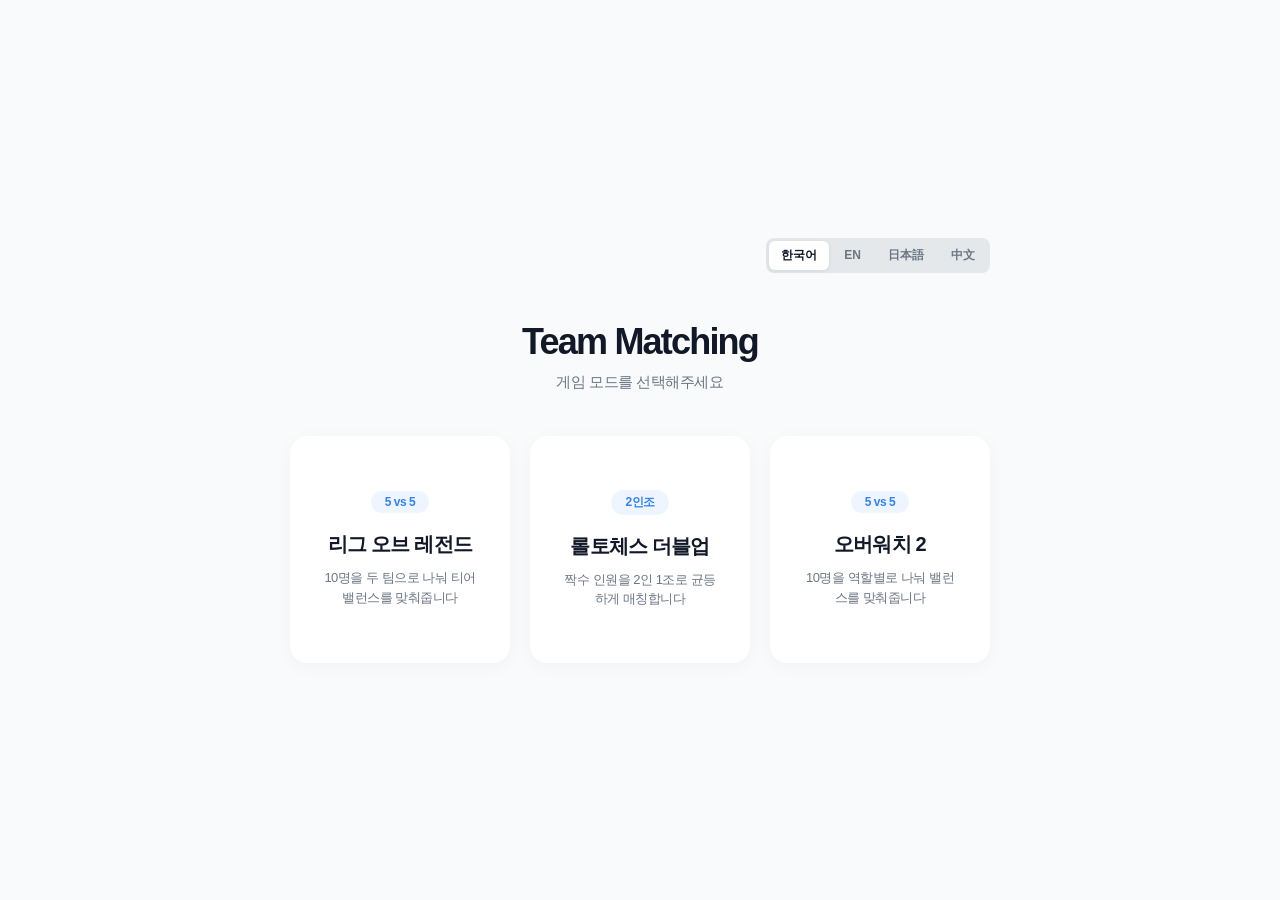
==== commit cea905b3: "1.1" ====
--- a/index.html
+++ b/index.html
@@ -9,7 +9,7 @@
 <body>
   <div class="landing">
     <div class="landing-top">
-      <div class="lang-toggle" id="langToggle">
+      <div class="lang-toggle">
         <button class="lang-btn active" data-lang="ko">한국어</button>
         <button class="lang-btn" data-lang="en">EN</button>
         <button class="lang-btn" data-lang="ja">日本語</button>
@@ -17,20 +17,28 @@
       </div>
     </div>
     <h1 class="landing-title">Team Matching</h1>
-    <p class="landing-sub" id="subtitle">게임 모드를 선택해주세요</p>
+    <p class="landing-sub" id="subtitle"></p>
     <div class="card-grid">
       <a class="mode-card" href="lol/index.html">
         <div class="mode-badge">5 vs 5</div>
-        <div class="mode-title" id="lolTitle">리그 오브 레전드</div>
-        <div class="mode-desc" id="lolDesc">10명을 두 팀으로 나눠 티어 밸런스를 맞춰줍니다</div>
+        <div class="mode-title" id="lolTitle"></div>
+        <div class="mode-desc" id="lolDesc"></div>
       </a>
       <a class="mode-card" href="tft/index.html">
         <div class="mode-badge">2인조</div>
-        <div class="mode-title" id="tftTitle">롤토체스 더블업</div>
-        <div class="mode-desc" id="tftDesc">짝수 인원을 2인 1조로 균등하게 매칭합니다</div>
+        <div class="mode-title" id="tftTitle"></div>
+        <div class="mode-desc" id="tftDesc"></div>
+      </a>
+      <a class="mode-card" href="ow/index.html">
+        <div class="mode-badge">5 vs 5</div>
+        <div class="mode-title" id="owTitle"></div>
+        <div class="mode-desc" id="owDesc"></div>
       </a>
     </div>
   </div>
+  <script src="shared/tierData.js"></script>
+  <script src="shared/utils.js"></script>
+  <script src="shared/i18n.js"></script>
   <script src="app.js"></script>
 </body>
 </html>
--- a/style.css
+++ b/style.css
@@ -9,8 +9,8 @@
 .lang-btn.active{background:var(--card-bg);color:var(--text);box-shadow:0 1px 4px rgba(0,0,0,.08)}
 .landing-title{font-size:36px;font-weight:800;letter-spacing:-.05em;margin-bottom:10px}
 .landing-sub{font-size:15px;color:var(--text2);font-weight:500;margin-bottom:44px}
-.card-grid{display:grid;grid-template-columns:1fr 1fr;gap:20px}
-@media(max-width:560px){.card-grid{grid-template-columns:1fr}}
+.card-grid{display:grid;grid-template-columns:repeat(3,1fr);gap:20px}
+@media(max-width:720px){.card-grid{grid-template-columns:1fr}}
 .mode-card{display:flex;flex-direction:column;align-items:center;justify-content:center;background:var(--card-bg);border-radius:var(--r);box-shadow:var(--card-shadow);padding:52px 32px;text-decoration:none;color:var(--text);border:2px solid transparent;transition:all .15s;cursor:pointer}
 .mode-card:hover{border-color:var(--blue);transform:translateY(-4px);box-shadow:0 8px 30px rgba(0,0,0,.06)}
 .mode-card:active{transform:scale(.97)}
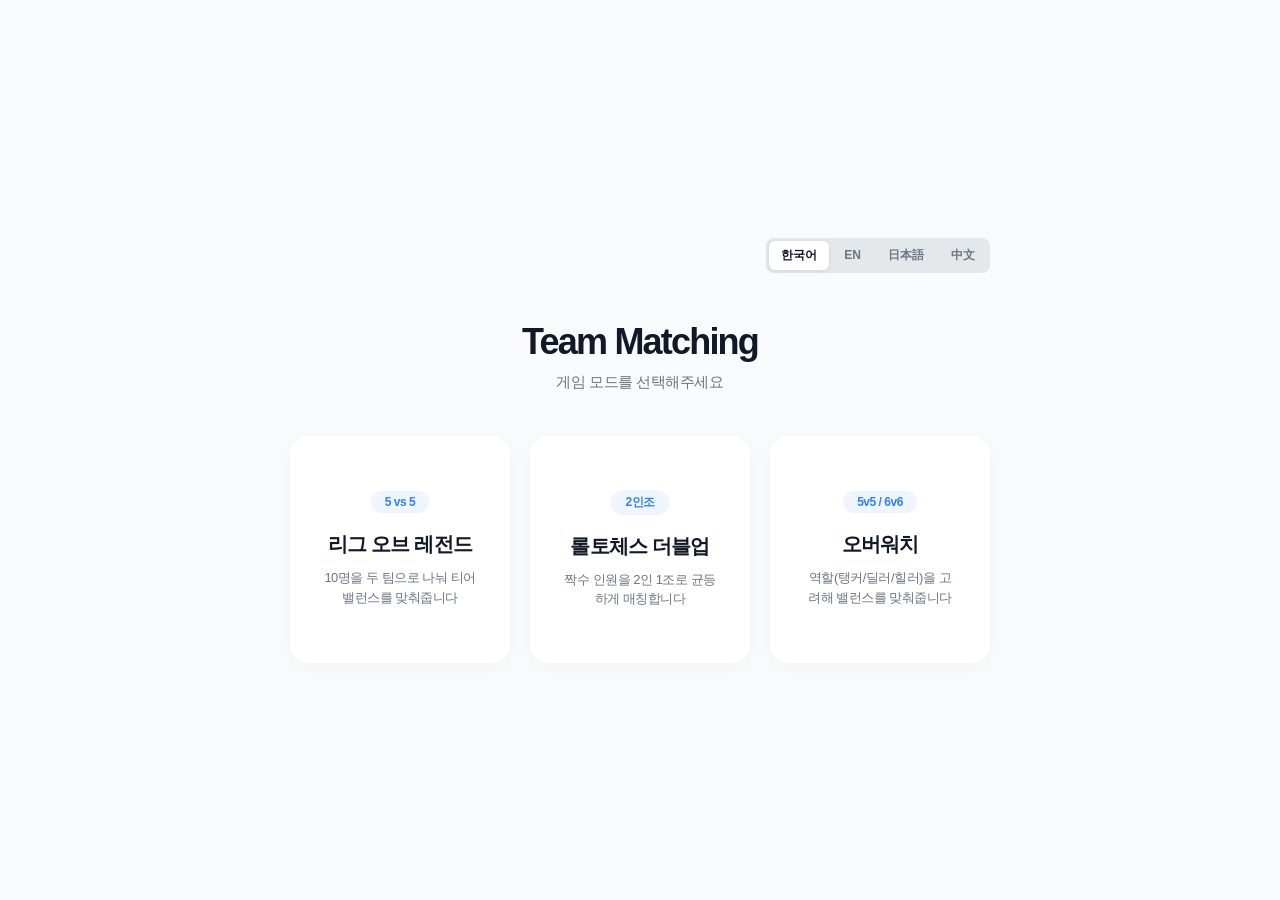
==== commit 6e9b2f2e: "1.5" ====
--- a/index.html
+++ b/index.html
@@ -25,12 +25,12 @@
         <div class="mode-desc" id="lolDesc"></div>
       </a>
       <a class="mode-card" href="tft/index.html">
-        <div class="mode-badge">2인조</div>
+        <div class="mode-badge" id="tftBadge">2인조</div>
         <div class="mode-title" id="tftTitle"></div>
         <div class="mode-desc" id="tftDesc"></div>
       </a>
       <a class="mode-card" href="ow/index.html">
-        <div class="mode-badge">5 vs 5</div>
+        <div class="mode-badge" id="owBadge">5 vs 5 / 6 vs 6</div>
         <div class="mode-title" id="owTitle"></div>
         <div class="mode-desc" id="owDesc"></div>
       </a>
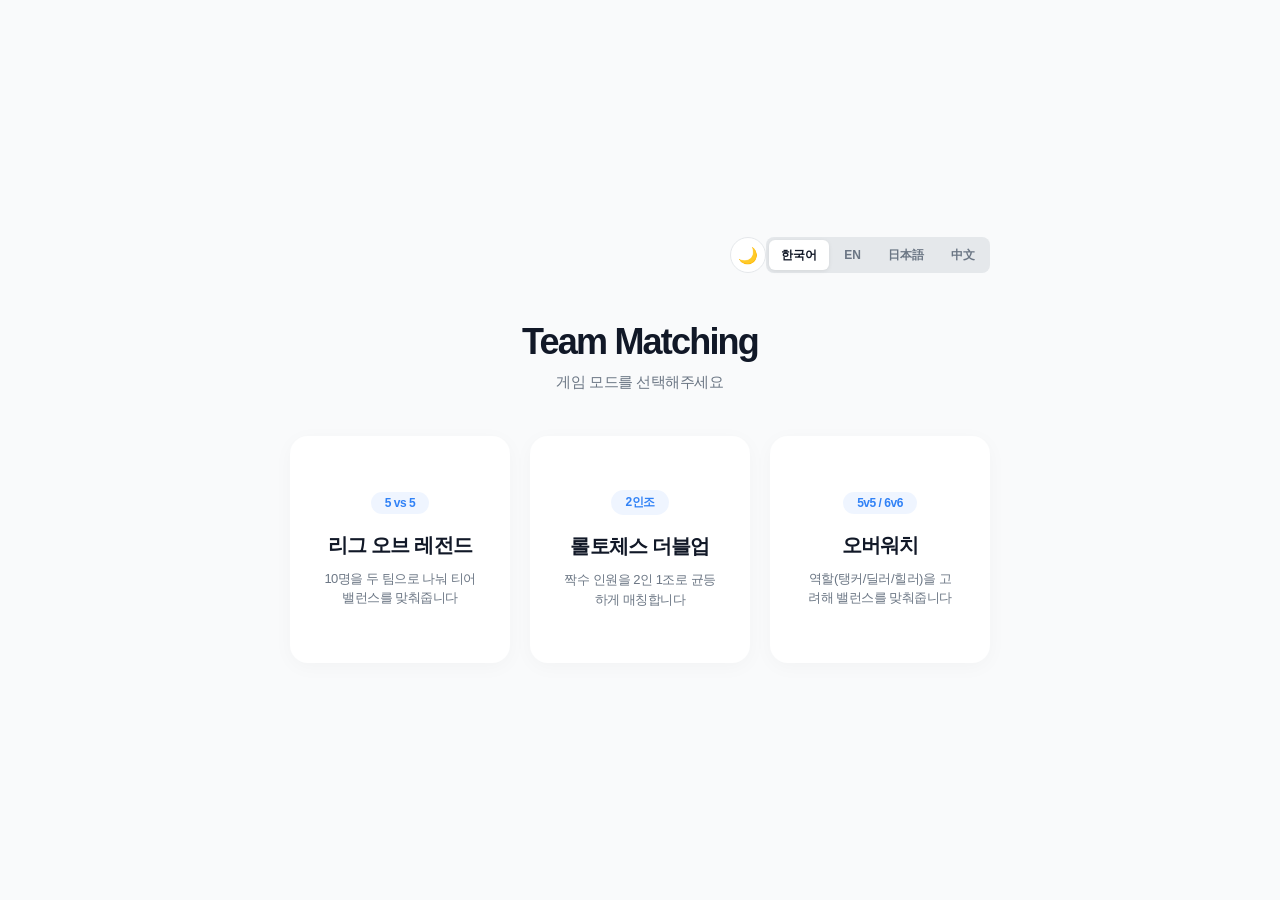
==== commit b01188d3: "1.9 9999" ====
--- a/index.html
+++ b/index.html
@@ -9,6 +9,7 @@
 <body>
   <div class="landing">
     <div class="landing-top">
+      <button class="dark-mode-btn" id="darkModeBtn">🌙</button>
       <div class="lang-toggle">
         <button class="lang-btn active" data-lang="ko">한국어</button>
         <button class="lang-btn" data-lang="en">EN</button>
--- a/style.css
+++ b/style.css
@@ -1,9 +1,11 @@
 *,*::before,*::after{box-sizing:border-box;margin:0;padding:0}
 :root{--page-bg:#F9FAFB;--card-bg:#FFF;--blue:#3182F6;--blue-h:#1B6EE8;--blue-dim:rgba(49,130,246,.08);--text:#111827;--text2:#6B7684;--text3:#C2C8D0;--border:#E5E8EB;--card-shadow:0 4px 20px rgba(0,0,0,.03);--r:18px;--r-sm:12px;--r-xs:8px}
+[data-theme="dark"]{--page-bg:#1A1B1E;--card-bg:#25262B;--blue:#4C9AFF;--blue-h:#70B0FF;--blue-dim:rgba(76,154,255,.12);--text:#E1E3E6;--text2:#909399;--text3:#4A4D52;--border:#353739;--card-shadow:0 4px 20px rgba(0,0,0,.2)}
 body{font-family:-apple-system,BlinkMacSystemFont,"Segoe UI","Noto Sans KR",Roboto,sans-serif;background:var(--page-bg);color:var(--text);min-height:100vh;-webkit-font-smoothing:antialiased;letter-spacing:-.03em;display:flex;align-items:center;justify-content:center}
 .landing{text-align:center;padding:40px 20px;width:100%;max-width:740px}
 .landing-top{display:flex;justify-content:flex-end;margin-bottom:48px}
 .lang-toggle{display:flex;gap:3px;background:var(--border);border-radius:var(--r-xs);padding:3px}
+.dark-mode-btn{width:36px;height:36px;border-radius:50%;border:1.5px solid var(--border);background:var(--card-bg);font-size:16px;cursor:pointer;display:flex;align-items:center;justify-content:center;transition:all .15s;flex-shrink:0}.dark-mode-btn:hover{border-color:var(--blue);background:var(--blue-dim)}.dark-mode-btn:active{transform:scale(.9)}
 .lang-btn{padding:6px 12px;border-radius:6px;border:none;background:transparent;font-family:inherit;font-size:12px;font-weight:700;color:var(--text2);cursor:pointer;transition:all .12s}
 .lang-btn:active{transform:scale(.94)}
 .lang-btn.active{background:var(--card-bg);color:var(--text);box-shadow:0 1px 4px rgba(0,0,0,.08)}
@@ -13,6 +15,7 @@
 @media(max-width:720px){.card-grid{grid-template-columns:1fr}}
 .mode-card{display:flex;flex-direction:column;align-items:center;justify-content:center;background:var(--card-bg);border-radius:var(--r);box-shadow:var(--card-shadow);padding:52px 32px;text-decoration:none;color:var(--text);border:2px solid transparent;transition:all .15s;cursor:pointer}
 .mode-card:hover{border-color:var(--blue);transform:translateY(-4px);box-shadow:0 8px 30px rgba(0,0,0,.06)}
+[data-theme="dark"] .mode-card:hover{box-shadow:0 8px 30px rgba(0,0,0,.3)}
 .mode-card:active{transform:scale(.97)}
 .mode-badge{font-size:12px;font-weight:800;color:var(--blue);background:var(--blue-dim);padding:4px 14px;border-radius:20px;margin-bottom:18px}
 .mode-title{font-size:20px;font-weight:800;letter-spacing:-.04em;margin-bottom:10px}
